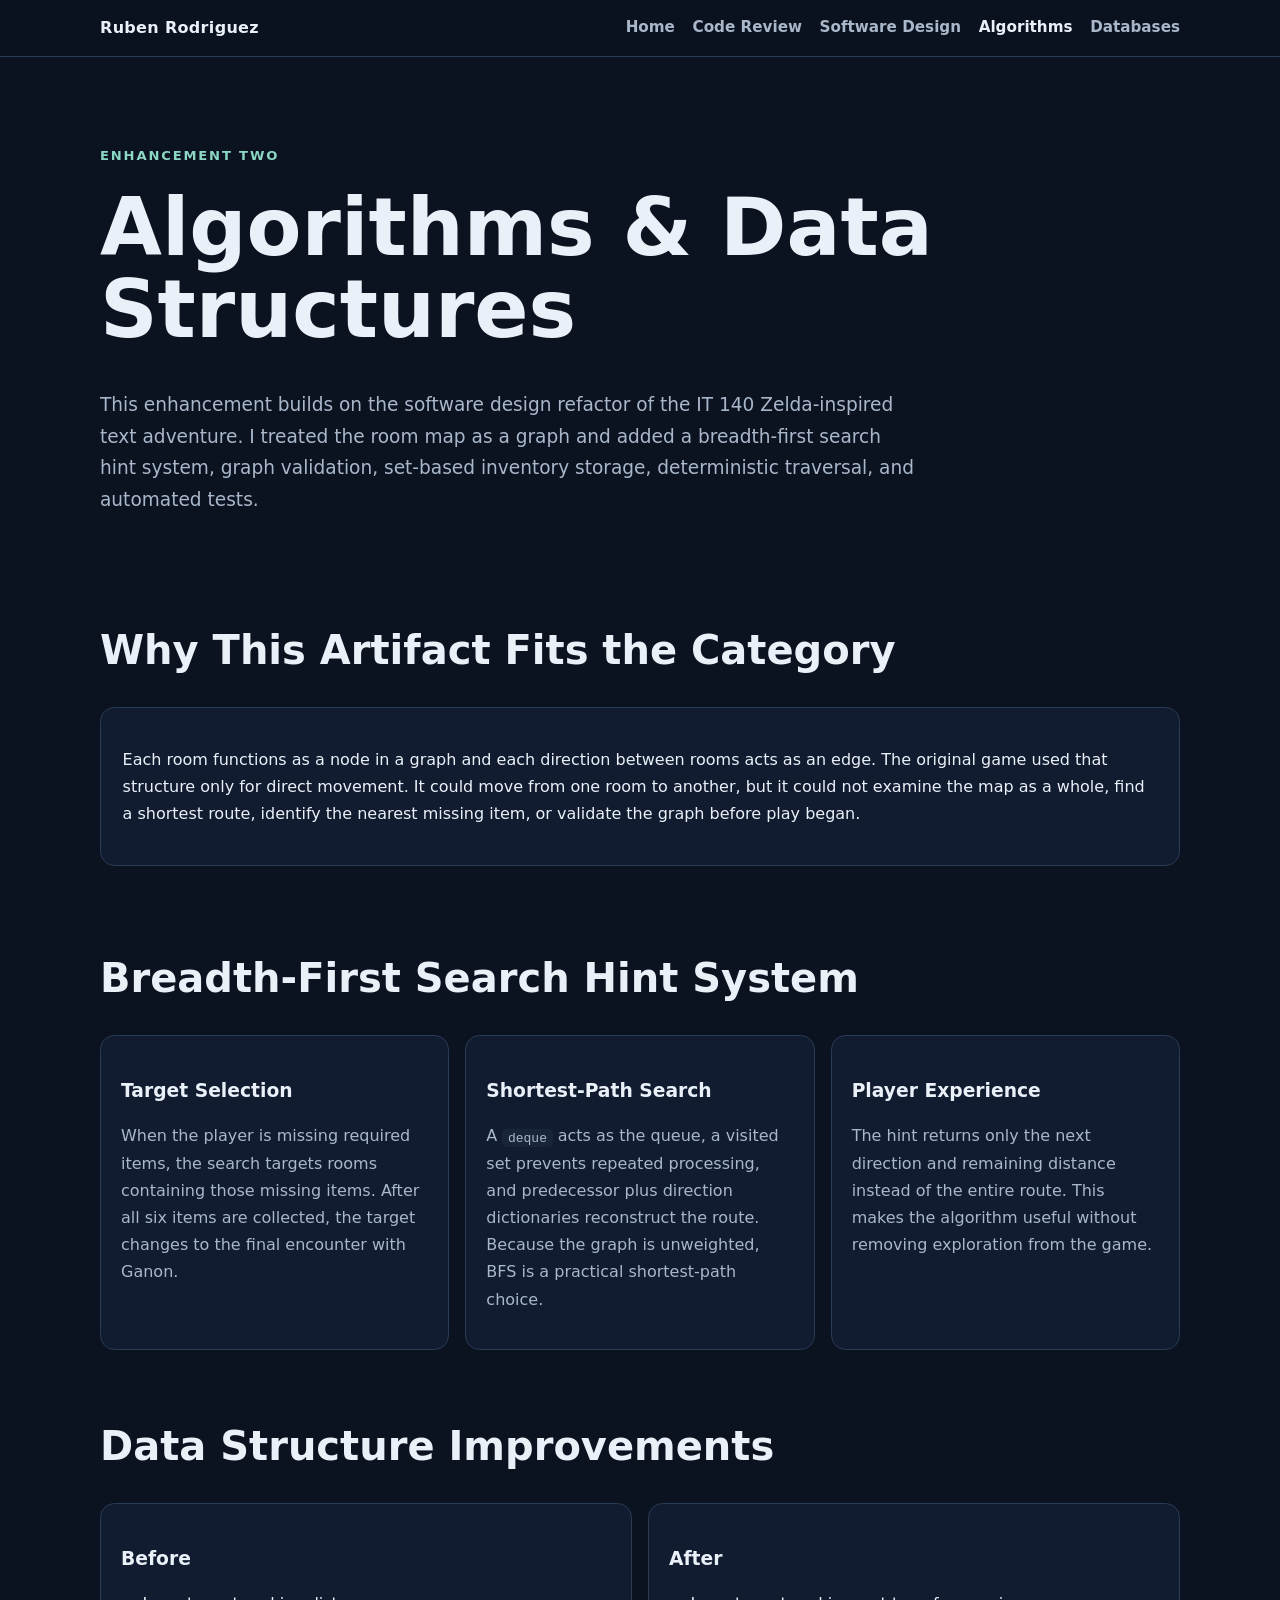
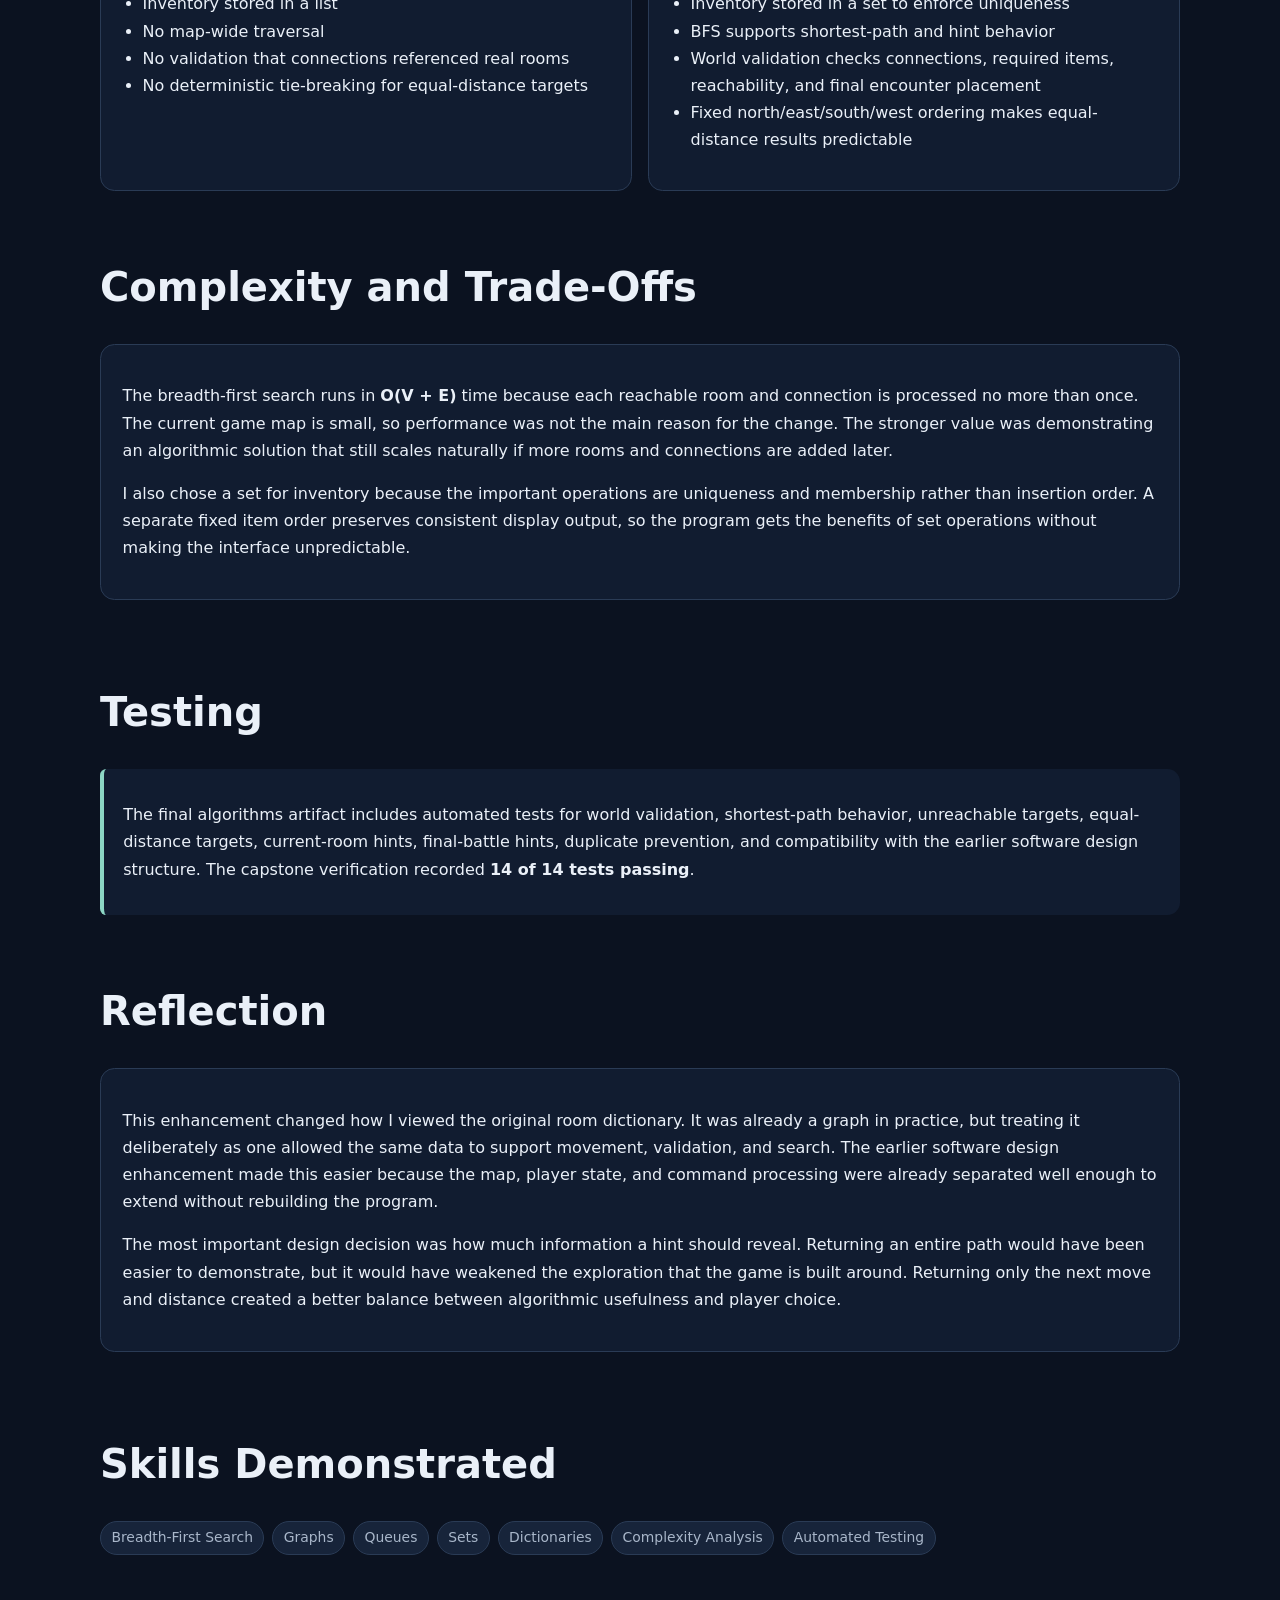
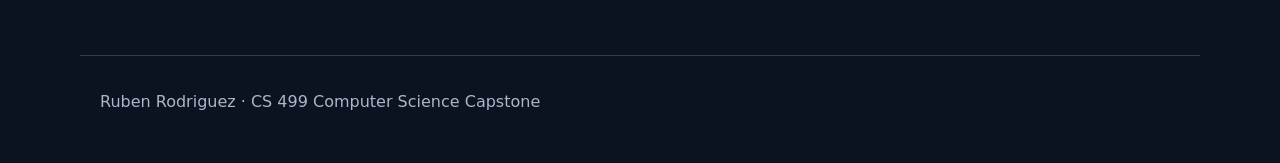
==== algorithms.html @ e62e15bf "Add algorithms enhancement page" ====
<!doctype html><html lang="en"><head><meta charset="utf-8"><meta name="viewport" content="width=device-width, initial-scale=1"><title>Algorithms | Ruben Rodriguez</title><link rel="stylesheet" href="styles.css"></head><body>
<header class="site-header"><nav class="nav"><a class="brand" href="index.html">Ruben Rodriguez</a><div class="nav-links"><a href="index.html">Home</a><a href="code-review.html">Code Review</a><a href="software-design.html">Software Design</a><a class="active" href="algorithms.html">Algorithms</a><a href="databases.html">Databases</a></div></nav></header>
<main><section class="hero"><div class="eyebrow">Enhancement Two</div><h1>Algorithms &amp; Data Structures</h1><p class="lead">This enhancement builds on the software design refactor of the IT 140 Zelda-inspired text adventure. I treated the room map as a graph and added a breadth-first search hint system, graph validation, set-based inventory storage, deterministic traversal, and automated tests.</p></section>
<section><h2>Why This Artifact Fits the Category</h2><div class="content-block"><p>Each room functions as a node in a graph and each direction between rooms acts as an edge. The original game used that structure only for direct movement. It could move from one room to another, but it could not examine the map as a whole, find a shortest route, identify the nearest missing item, or validate the graph before play began.</p></div></section>
<section><h2>Breadth-First Search Hint System</h2><div class="card-grid"><article class="card"><h3>Target Selection</h3><p>When the player is missing required items, the search targets rooms containing those missing items. After all six items are collected, the target changes to the final encounter with Ganon.</p></article><article class="card"><h3>Shortest-Path Search</h3><p>A <code>deque</code> acts as the queue, a visited set prevents repeated processing, and predecessor plus direction dictionaries reconstruct the route. Because the graph is unweighted, BFS is a practical shortest-path choice.</p></article><article class="card"><h3>Player Experience</h3><p>The hint returns only the next direction and remaining distance instead of the entire route. This makes the algorithm useful without removing exploration from the game.</p></article></div></section>
<section><h2>Data Structure Improvements</h2><div class="before-after"><div class="card"><h3>Before</h3><ul><li>Inventory stored in a list</li><li>No map-wide traversal</li><li>No validation that connections referenced real rooms</li><li>No deterministic tie-breaking for equal-distance targets</li></ul></div><div class="card"><h3>After</h3><ul><li>Inventory stored in a set to enforce uniqueness</li><li>BFS supports shortest-path and hint behavior</li><li>World validation checks connections, required items, reachability, and final encounter placement</li><li>Fixed north/east/south/west ordering makes equal-distance results predictable</li></ul></div></div></section>
<section><h2>Complexity and Trade-Offs</h2><div class="content-block"><p>The breadth-first search runs in <strong>O(V + E)</strong> time because each reachable room and connection is processed no more than once. The current game map is small, so performance was not the main reason for the change. The stronger value was demonstrating an algorithmic solution that still scales naturally if more rooms and connections are added later.</p><p>I also chose a set for inventory because the important operations are uniqueness and membership rather than insertion order. A separate fixed item order preserves consistent display output, so the program gets the benefits of set operations without making the interface unpredictable.</p></div></section>
<section><h2>Testing</h2><div class="callout"><p>The final algorithms artifact includes automated tests for world validation, shortest-path behavior, unreachable targets, equal-distance targets, current-room hints, final-battle hints, duplicate prevention, and compatibility with the earlier software design structure. The capstone verification recorded <strong>14 of 14 tests passing</strong>.</p></div></section>
<section><h2>Reflection</h2><div class="content-block"><p>This enhancement changed how I viewed the original room dictionary. It was already a graph in practice, but treating it deliberately as one allowed the same data to support movement, validation, and search. The earlier software design enhancement made this easier because the map, player state, and command processing were already separated well enough to extend without rebuilding the program.</p><p>The most important design decision was how much information a hint should reveal. Returning an entire path would have been easier to demonstrate, but it would have weakened the exploration that the game is built around. Returning only the next move and distance created a better balance between algorithmic usefulness and player choice.</p></div></section>
<section><h2>Skills Demonstrated</h2><div class="tag-list"><span class="tag">Breadth-First Search</span><span class="tag">Graphs</span><span class="tag">Queues</span><span class="tag">Sets</span><span class="tag">Dictionaries</span><span class="tag">Complexity Analysis</span><span class="tag">Automated Testing</span></div></section>
</main><footer>Ruben Rodriguez · CS 499 Computer Science Capstone</footer></body></html>
---- styles.css ----
:root {
  --bg: #0b1220;
  --surface: #111c30;
  --surface-2: #17243a;
  --text: #eaf0f8;
  --muted: #a9b7ca;
  --accent: #66b3ff;
  --accent-2: #8cd6c4;
  --border: #2a3b55;
  --max: 1120px;
}
* { box-sizing: border-box; }
html { scroll-behavior: smooth; }
body { margin: 0; font-family: Inter, ui-sans-serif, system-ui, -apple-system, BlinkMacSystemFont, "Segoe UI", sans-serif; background: var(--bg); color: var(--text); line-height: 1.7; }
a { color: var(--accent); }
a:hover { color: #9bd0ff; }
.site-header { position: sticky; top: 0; z-index: 10; background: rgba(11,18,32,.95); border-bottom: 1px solid var(--border); backdrop-filter: blur(10px); }
.nav { max-width: var(--max); margin: auto; display: flex; align-items: center; justify-content: space-between; gap: 1rem; padding: .9rem 1.25rem; }
.brand { color: var(--text); text-decoration: none; font-weight: 800; letter-spacing: .02em; }
.nav-links { display: flex; flex-wrap: wrap; gap: .75rem 1.1rem; }
.nav-links a { text-decoration: none; color: var(--muted); font-weight: 650; font-size: .95rem; }
.nav-links a:hover, .nav-links a.active { color: var(--text); }
main { max-width: var(--max); margin: auto; padding: 0 1.25rem 4rem; }
.hero { padding: 5.5rem 0 3.5rem; display: grid; gap: 1.25rem; }
.eyebrow { text-transform: uppercase; letter-spacing: .14em; color: var(--accent-2); font-weight: 800; font-size: .82rem; }
h1 { font-size: clamp(2.5rem, 7vw, 5rem); line-height: 1.02; margin: 0; max-width: 900px; }
h2 { font-size: clamp(1.7rem, 4vw, 2.5rem); line-height: 1.2; margin-top: 0; }
h3 { margin-bottom: .35rem; }
.lead { color: var(--muted); font-size: 1.16rem; max-width: 820px; }
.actions { display: flex; flex-wrap: wrap; gap: .75rem; }
.button { display: inline-block; padding: .75rem 1rem; border-radius: .65rem; text-decoration: none; border: 1px solid var(--border); background: var(--surface-2); color: var(--text); font-weight: 750; }
.button.primary { background: var(--accent); color: #08111f; border-color: transparent; }
section { padding: 2.25rem 0; }
.card-grid { display: grid; grid-template-columns: repeat(3, minmax(0,1fr)); gap: 1rem; }
.card { background: var(--surface); border: 1px solid var(--border); border-radius: .9rem; padding: 1.25rem; }
.card p { color: var(--muted); }
.meta { color: var(--muted); font-size: .93rem; }
.tag-list { display: flex; flex-wrap: wrap; gap: .5rem; margin-top: 1rem; }
.tag { border: 1px solid var(--border); background: var(--surface-2); border-radius: 999px; padding: .28rem .65rem; color: var(--muted); font-size: .87rem; }
.callout { border-left: 4px solid var(--accent-2); background: var(--surface); padding: 1rem 1.2rem; border-radius: .4rem .8rem .8rem .4rem; }
.before-after { display: grid; grid-template-columns: 1fr 1fr; gap: 1rem; }
.content-block { background: var(--surface); border: 1px solid var(--border); border-radius: .9rem; padding: 1.35rem; margin: 1rem 0; }
ul, ol { padding-left: 1.35rem; }
code { background: var(--surface-2); padding: .12rem .35rem; border-radius: .3rem; }
pre { overflow-x: auto; background: #070d17; border: 1px solid var(--border); border-radius: .7rem; padding: 1rem; }
footer { max-width: var(--max); margin: auto; padding: 2rem 1.25rem 3rem; color: var(--muted); border-top: 1px solid var(--border); }
.small { font-size: .9rem; color: var(--muted); }
.status { display: inline-block; background: #15372f; color: #a7ead8; border: 1px solid #2d6658; border-radius: 999px; padding: .25rem .65rem; font-size: .85rem; font-weight: 750; }
@media (max-width: 820px) { .card-grid, .before-after { grid-template-columns: 1fr; } .nav { align-items: flex-start; flex-direction: column; } .hero { padding-top: 3.2rem; } }
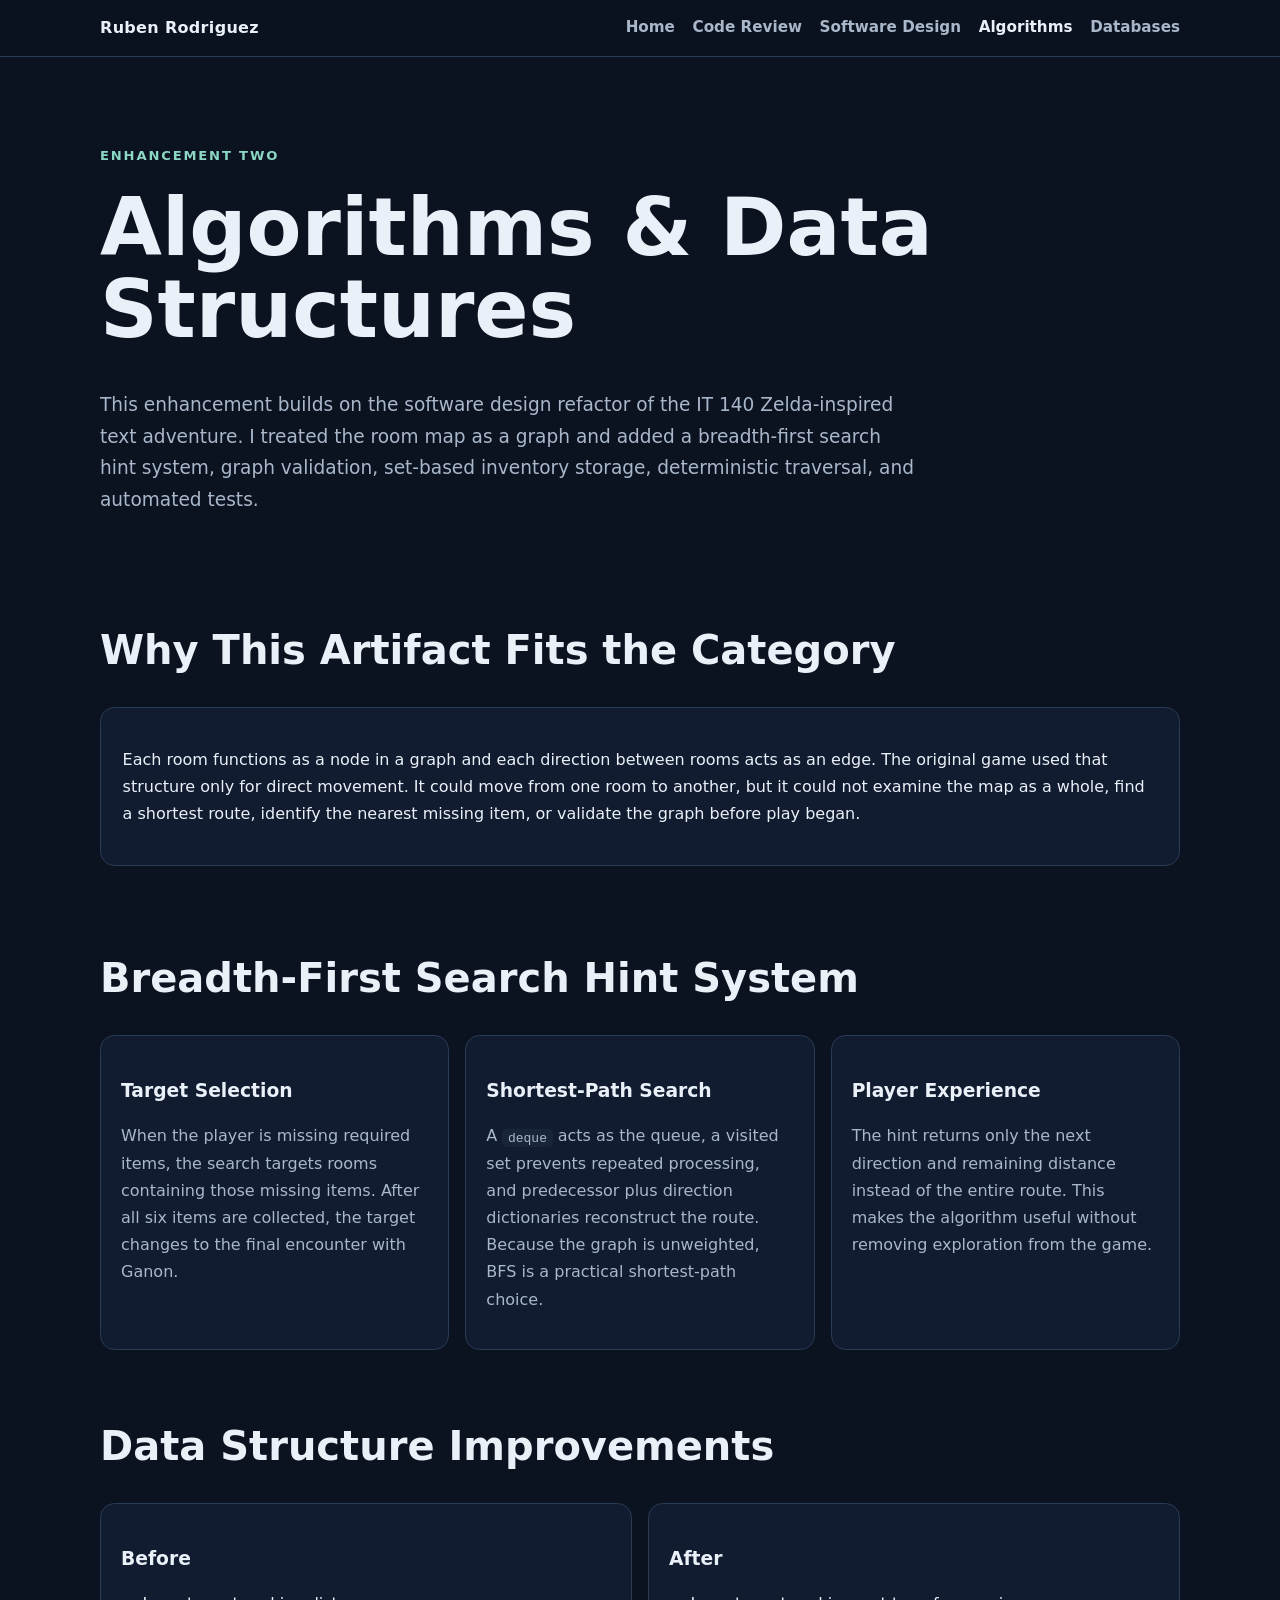
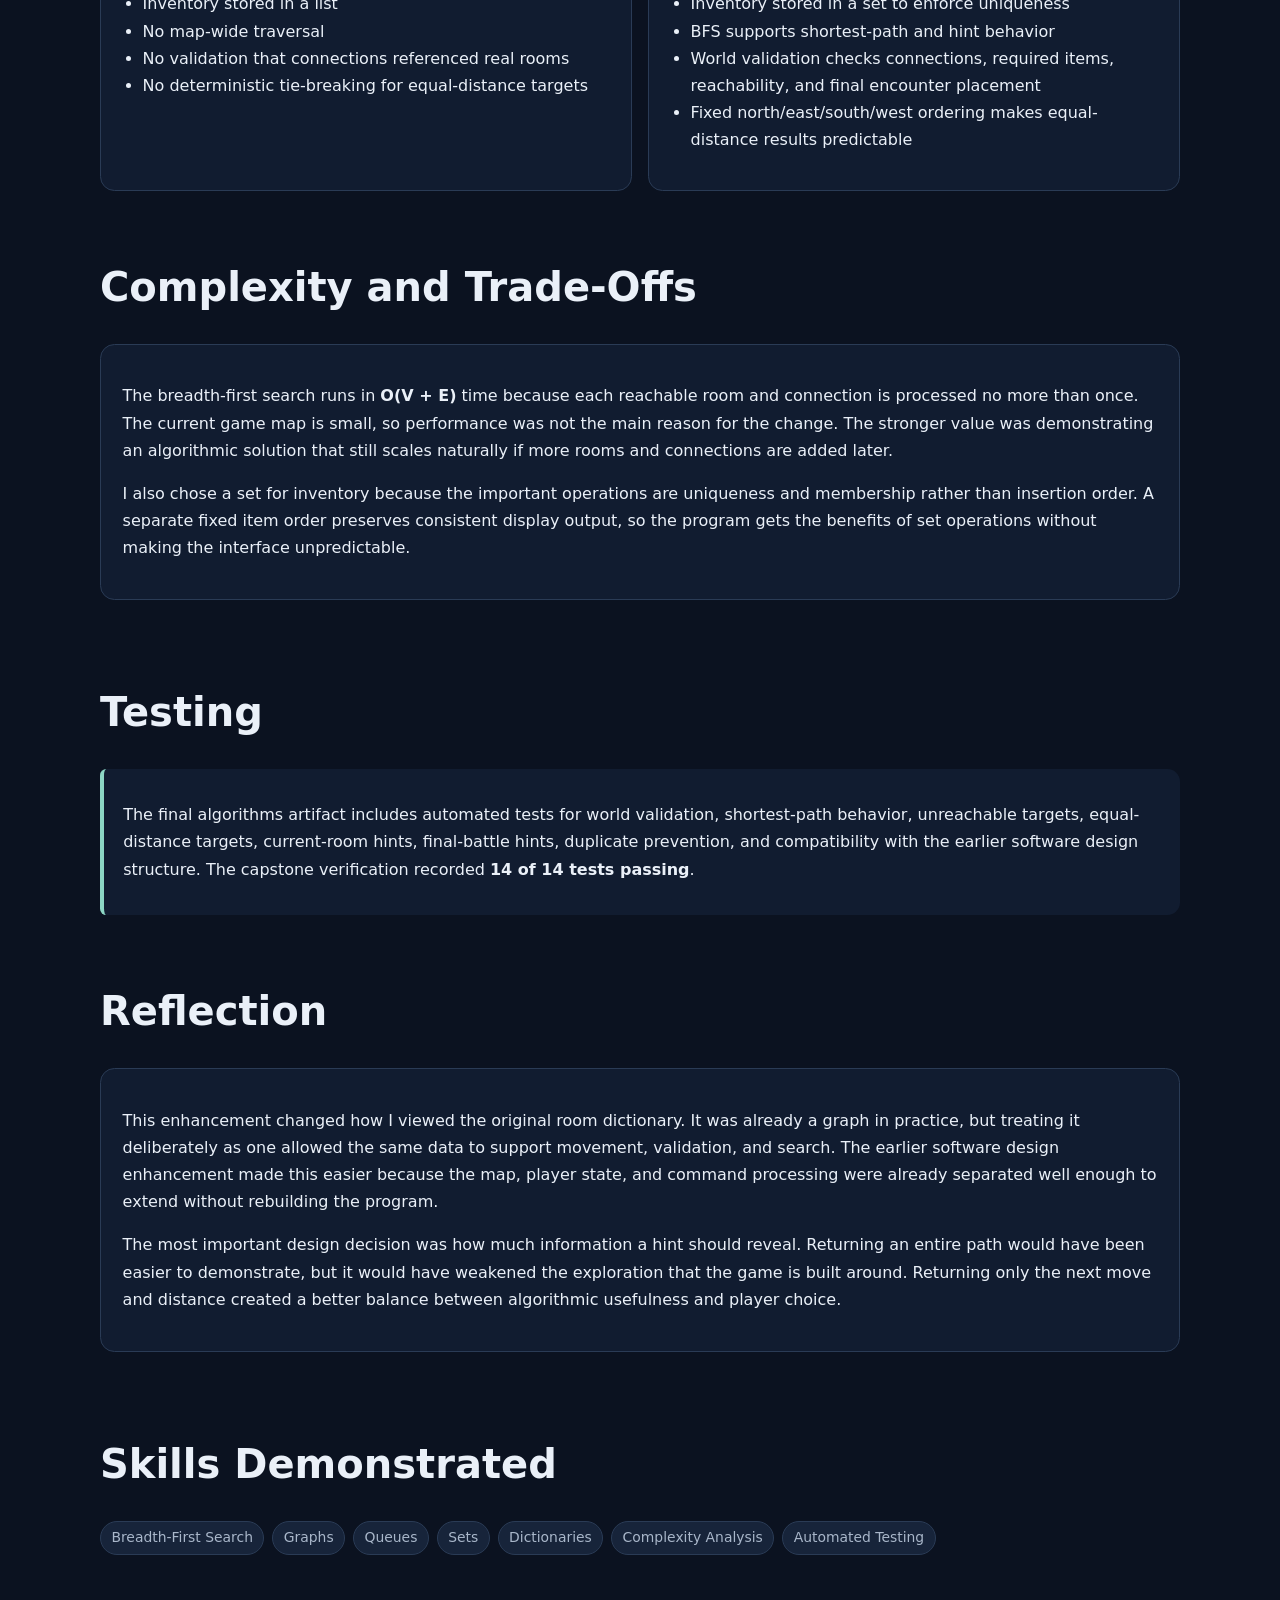
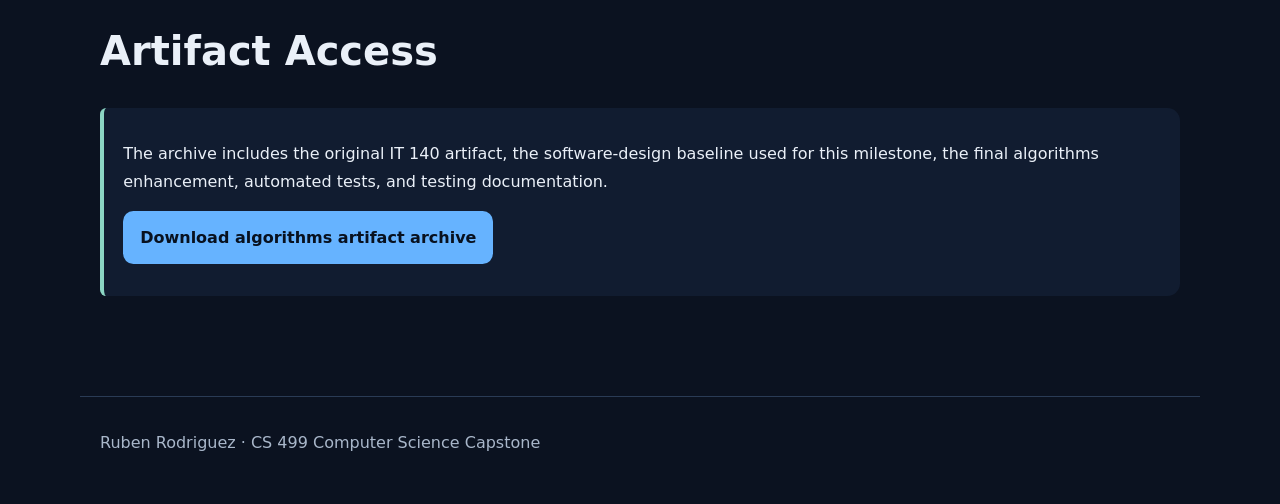
==== commit fdb8107a: "Link algorithms artifact archive" ====
--- a/algorithms.html
+++ b/algorithms.html
@@ -8,4 +8,5 @@
 <section><h2>Testing</h2><div class="callout"><p>The final algorithms artifact includes automated tests for world validation, shortest-path behavior, unreachable targets, equal-distance targets, current-room hints, final-battle hints, duplicate prevention, and compatibility with the earlier software design structure. The capstone verification recorded <strong>14 of 14 tests passing</strong>.</p></div></section>
 <section><h2>Reflection</h2><div class="content-block"><p>This enhancement changed how I viewed the original room dictionary. It was already a graph in practice, but treating it deliberately as one allowed the same data to support movement, validation, and search. The earlier software design enhancement made this easier because the map, player state, and command processing were already separated well enough to extend without rebuilding the program.</p><p>The most important design decision was how much information a hint should reveal. Returning an entire path would have been easier to demonstrate, but it would have weakened the exploration that the game is built around. Returning only the next move and distance created a better balance between algorithmic usefulness and player choice.</p></div></section>
 <section><h2>Skills Demonstrated</h2><div class="tag-list"><span class="tag">Breadth-First Search</span><span class="tag">Graphs</span><span class="tag">Queues</span><span class="tag">Sets</span><span class="tag">Dictionaries</span><span class="tag">Complexity Analysis</span><span class="tag">Automated Testing</span></div></section>
+<section><h2>Artifact Access</h2><div class="callout"><p>The archive includes the original IT 140 artifact, the software-design baseline used for this milestone, the final algorithms enhancement, automated tests, and testing documentation.</p><p><a class="button primary" href="artifacts/algorithms/Ruben_Rodriguez_CS499_Algorithms_Artifact.zip">Download algorithms artifact archive</a></p></div></section>
 </main><footer>Ruben Rodriguez · CS 499 Computer Science Capstone</footer></body></html>
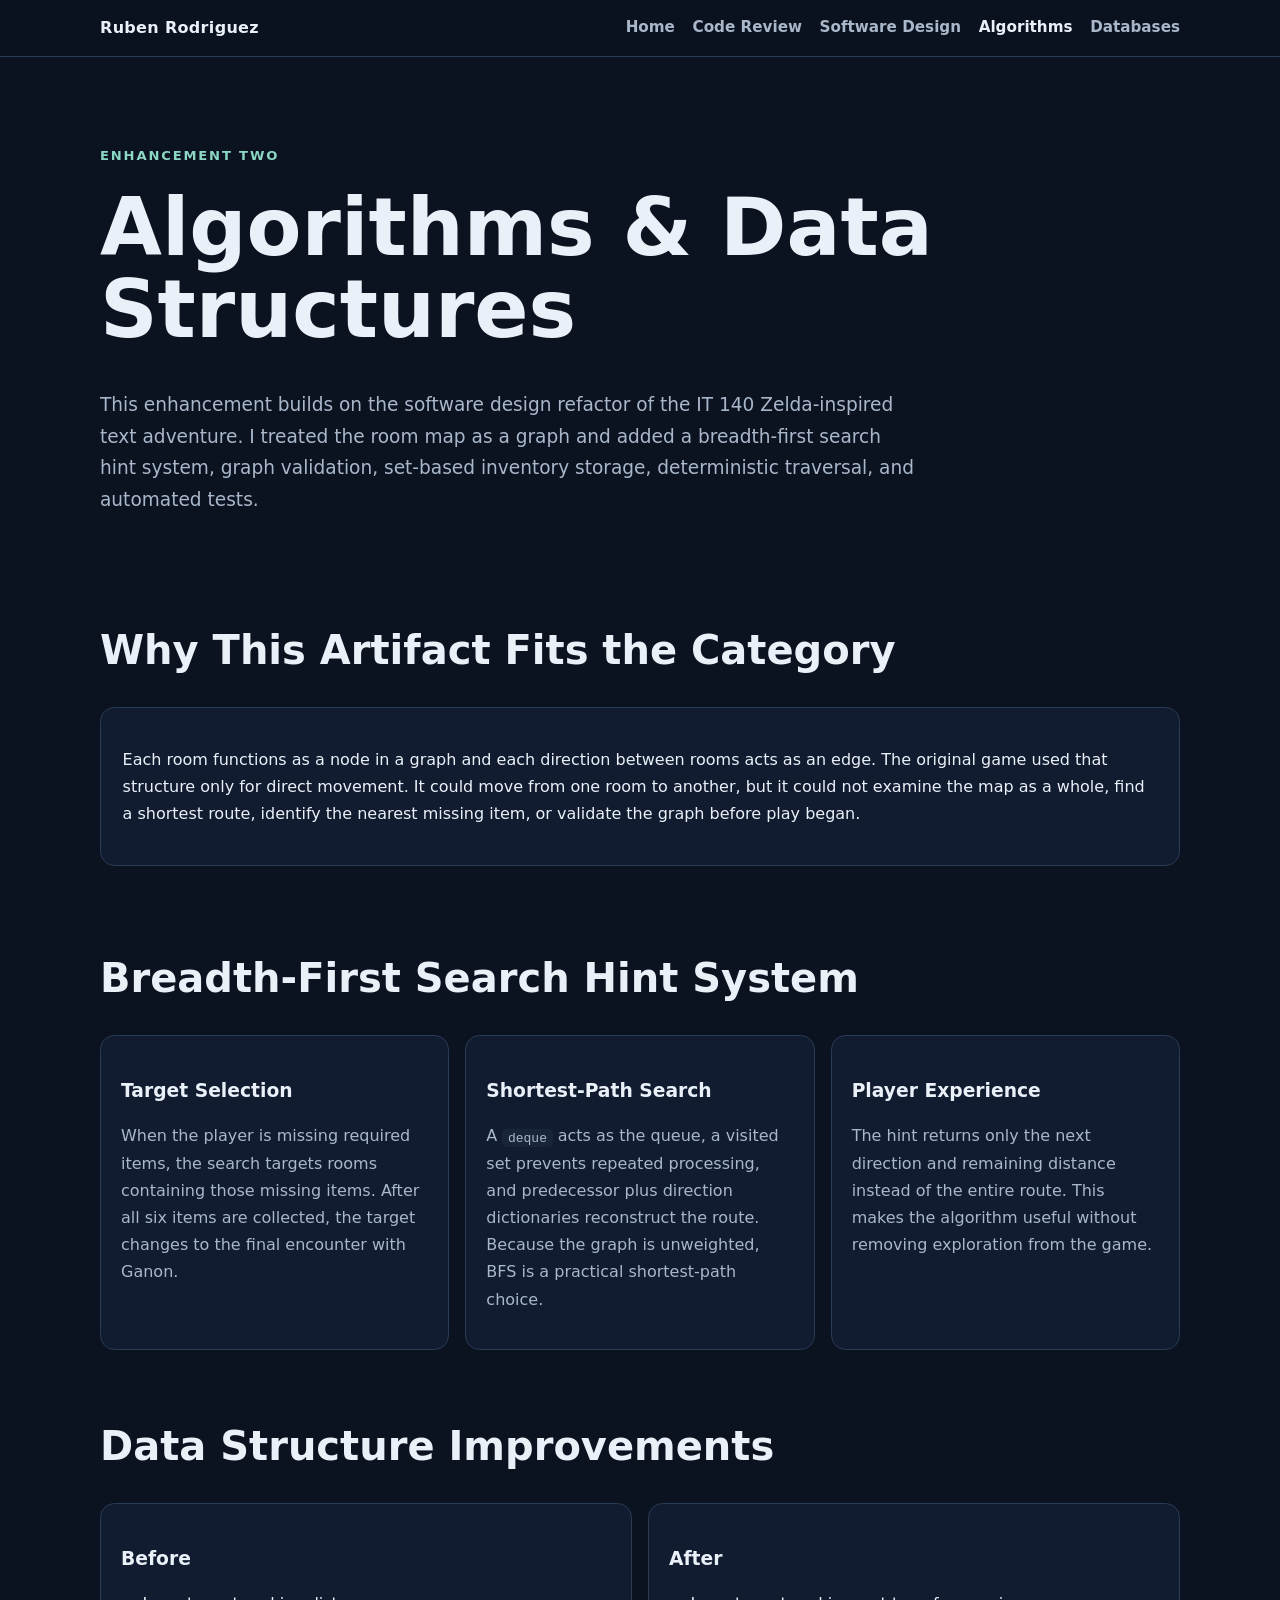
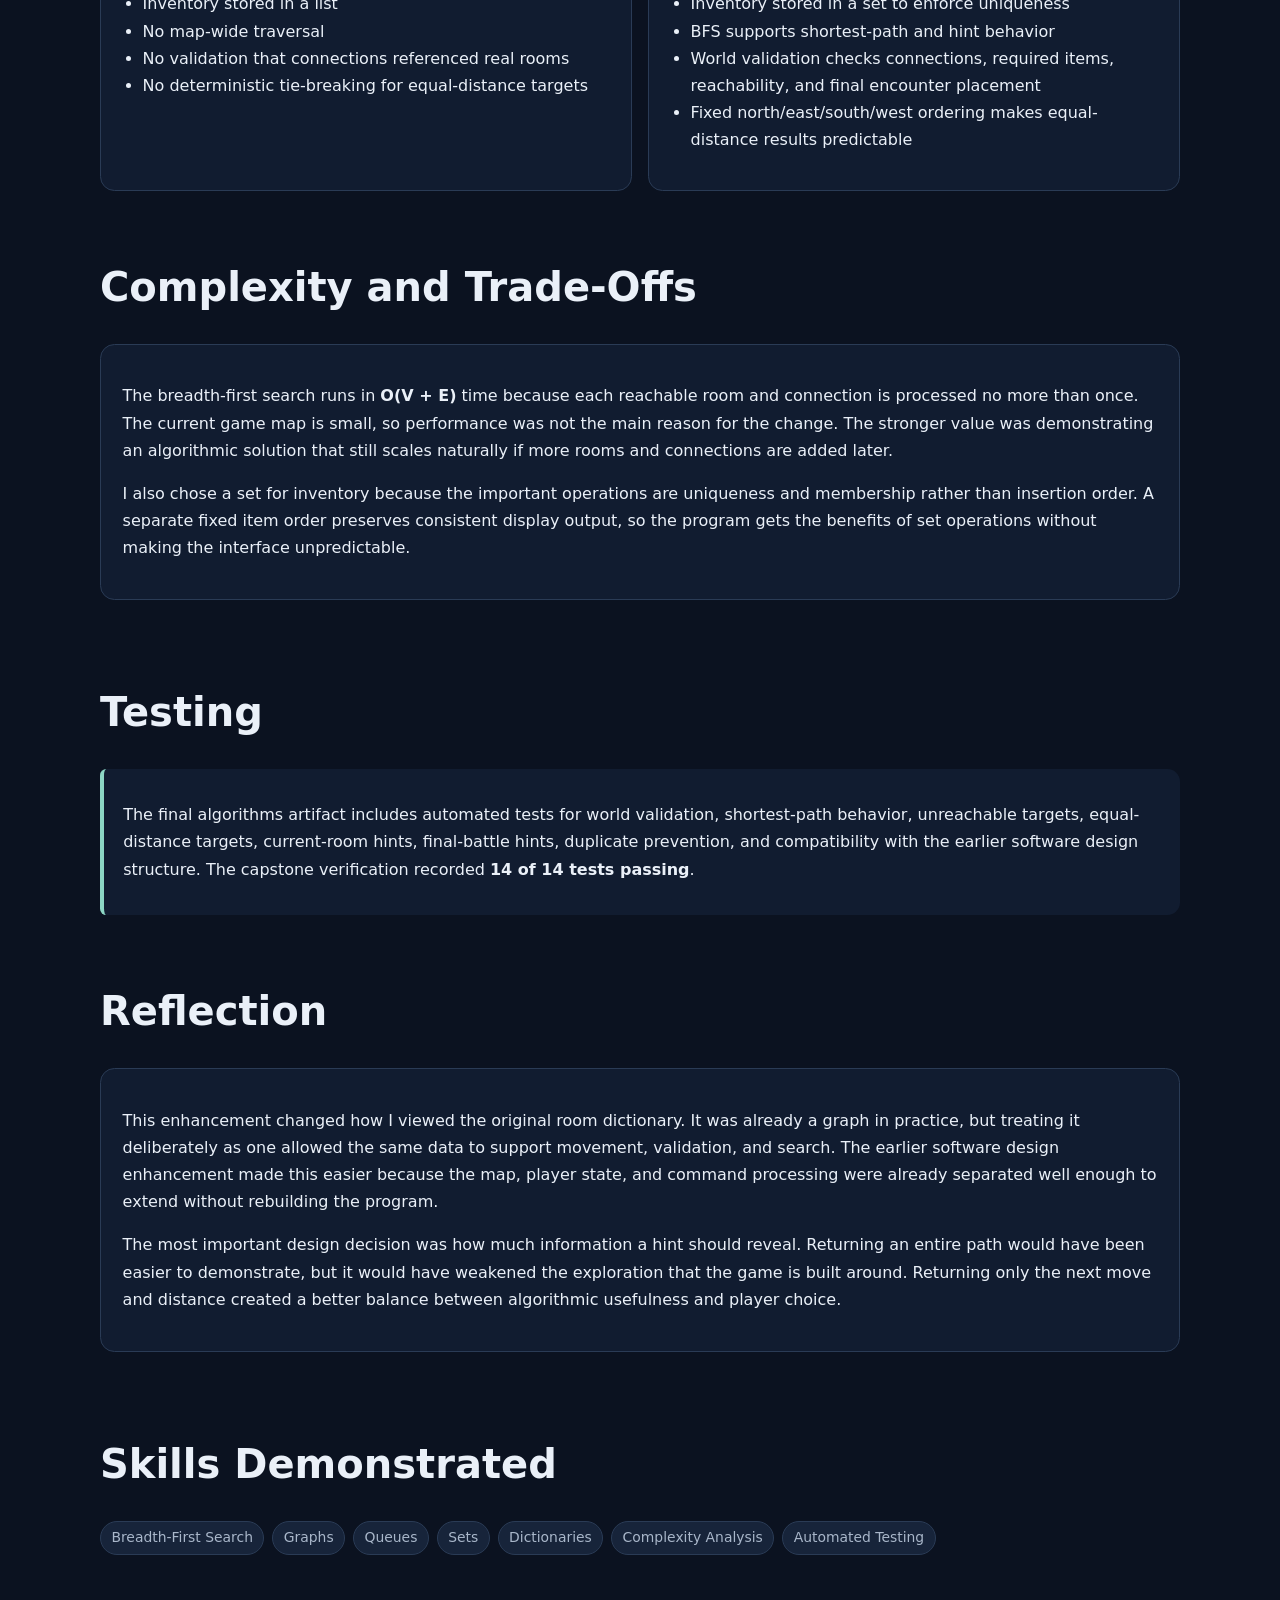
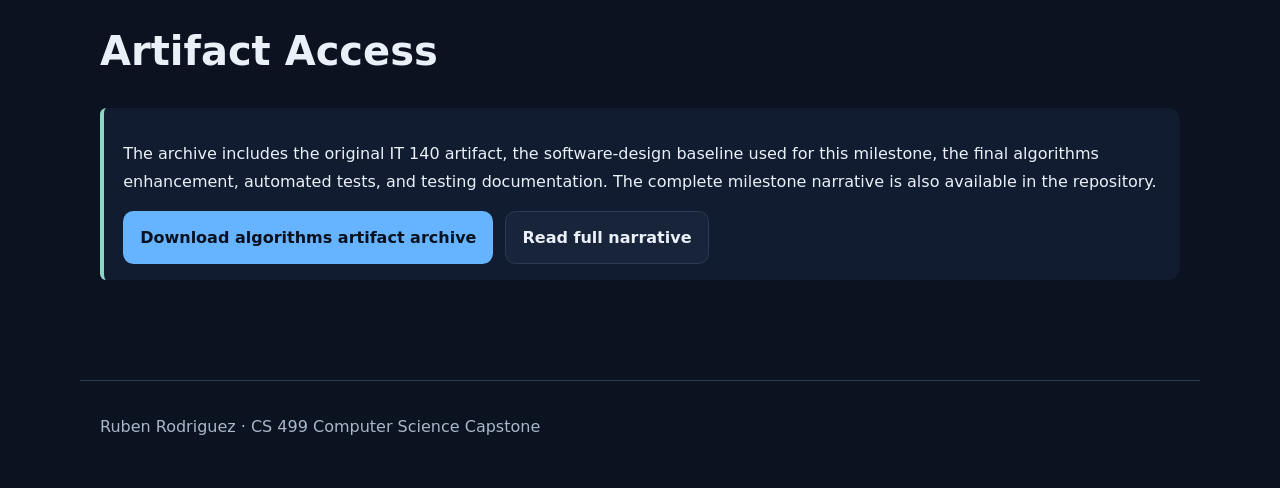
==== commit ea8f421d: "Link full algorithms narrative" ====
--- a/algorithms.html
+++ b/algorithms.html
@@ -8,5 +8,5 @@
 <section><h2>Testing</h2><div class="callout"><p>The final algorithms artifact includes automated tests for world validation, shortest-path behavior, unreachable targets, equal-distance targets, current-room hints, final-battle hints, duplicate prevention, and compatibility with the earlier software design structure. The capstone verification recorded <strong>14 of 14 tests passing</strong>.</p></div></section>
 <section><h2>Reflection</h2><div class="content-block"><p>This enhancement changed how I viewed the original room dictionary. It was already a graph in practice, but treating it deliberately as one allowed the same data to support movement, validation, and search. The earlier software design enhancement made this easier because the map, player state, and command processing were already separated well enough to extend without rebuilding the program.</p><p>The most important design decision was how much information a hint should reveal. Returning an entire path would have been easier to demonstrate, but it would have weakened the exploration that the game is built around. Returning only the next move and distance created a better balance between algorithmic usefulness and player choice.</p></div></section>
 <section><h2>Skills Demonstrated</h2><div class="tag-list"><span class="tag">Breadth-First Search</span><span class="tag">Graphs</span><span class="tag">Queues</span><span class="tag">Sets</span><span class="tag">Dictionaries</span><span class="tag">Complexity Analysis</span><span class="tag">Automated Testing</span></div></section>
-<section><h2>Artifact Access</h2><div class="callout"><p>The archive includes the original IT 140 artifact, the software-design baseline used for this milestone, the final algorithms enhancement, automated tests, and testing documentation.</p><p><a class="button primary" href="artifacts/algorithms/Ruben_Rodriguez_CS499_Algorithms_Artifact.zip">Download algorithms artifact archive</a></p></div></section>
+<section><h2>Artifact Access</h2><div class="callout"><p>The archive includes the original IT 140 artifact, the software-design baseline used for this milestone, the final algorithms enhancement, automated tests, and testing documentation. The complete milestone narrative is also available in the repository.</p><div class="actions"><a class="button primary" href="artifacts/algorithms/Ruben_Rodriguez_CS499_Algorithms_Artifact.zip">Download algorithms artifact archive</a><a class="button" href="narratives/algorithms-narrative.md">Read full narrative</a></div></div></section>
 </main><footer>Ruben Rodriguez · CS 499 Computer Science Capstone</footer></body></html>
--- a/styles.css
+++ b/styles.css
@@ -40,6 +40,8 @@
 .callout { border-left: 4px solid var(--accent-2); background: var(--surface); padding: 1rem 1.2rem; border-radius: .4rem .8rem .8rem .4rem; }
 .before-after { display: grid; grid-template-columns: 1fr 1fr; gap: 1rem; }
 .content-block { background: var(--surface); border: 1px solid var(--border); border-radius: .9rem; padding: 1.35rem; margin: 1rem 0; }
+.video-frame { background: #070d17; border: 1px solid var(--border); border-radius: .9rem; padding: .75rem; overflow: hidden; }
+.video-frame video { display: block; width: 100%; height: auto; max-height: 75vh; border-radius: .55rem; background: #000; }
 ul, ol { padding-left: 1.35rem; }
 code { background: var(--surface-2); padding: .12rem .35rem; border-radius: .3rem; }
 pre { overflow-x: auto; background: #070d17; border: 1px solid var(--border); border-radius: .7rem; padding: 1rem; }
